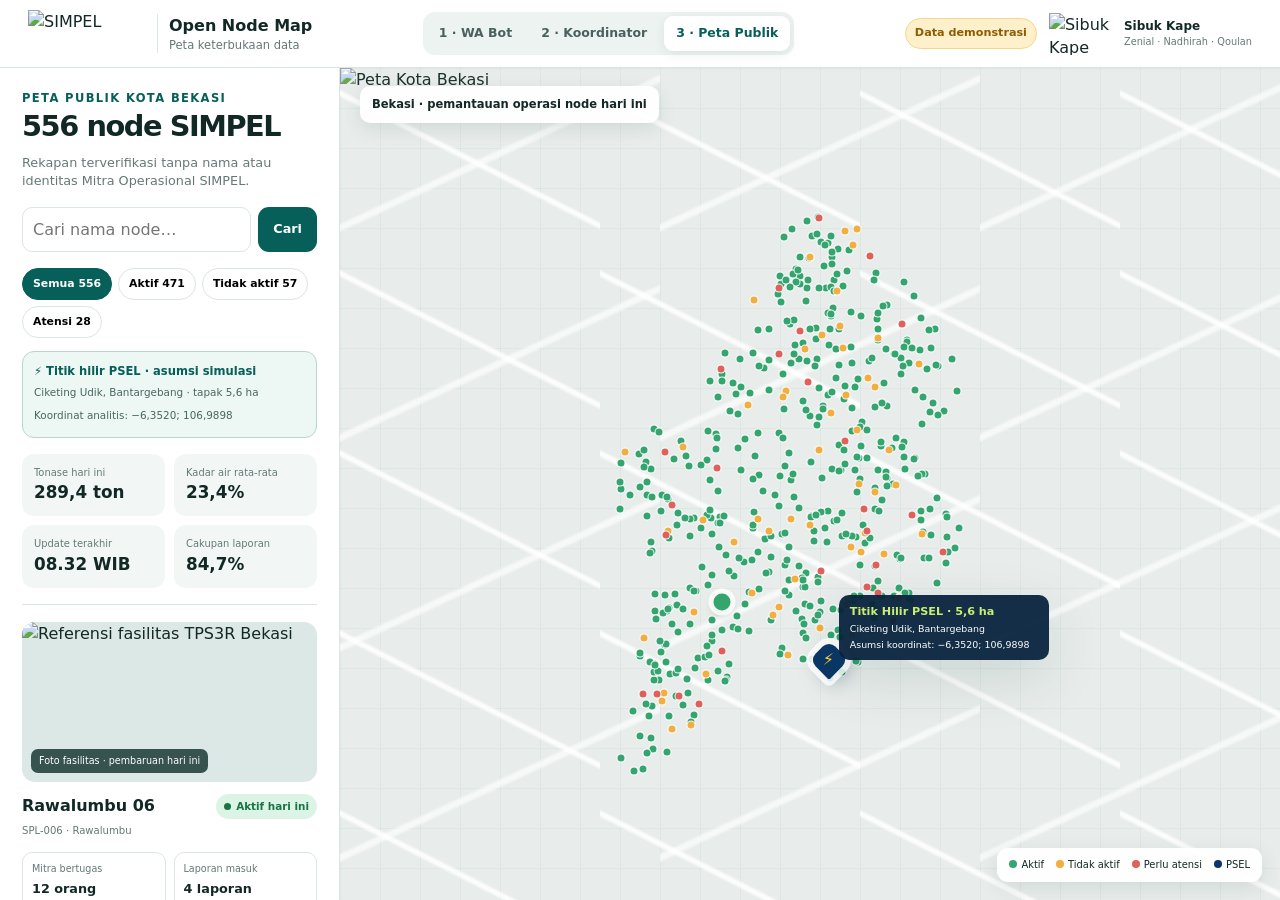
==== public-map.html @ 9cb6ab69 "yes yes" ====
<!doctype html><html lang="id"><head><meta charset="utf-8"><meta name="viewport" content="width=device-width,initial-scale=1"><title>Peta Publik SIMPEL — 556 Node</title><meta name="description" content="Peta publik interaktif 556 node SIMPEL Kota Bekasi dengan status aktivitas, tonase, dan kadar air."><link rel="stylesheet" href="styles.css"></head><body>
<header class="appbar"><a class="brand" href="index.html"><img class="simpel-mark" src="assets/simpel-logo.png" alt="SIMPEL"><div class="brand-copy"><b>Open Node Map</b><small>Peta keterbukaan data</small></div></a><nav class="switcher"><a href="index.html">1 · WA Bot</a><a href="coordinator.html">2 · Koordinator</a><a class="active" href="public-map.html">3 · Peta Publik</a></nav><div class="top-right"><span class="demo-tag">Data demonstrasi</span><div class="team-signature"><img class="team-logo" src="assets/sibuk-kape.png" alt="Sibuk Kape"><div><b>Sibuk Kape</b><small>Zenial · Nadhirah · Qoulan</small></div></div></div></header>
<main class="map-page"><aside class="map-panel"><div class="eyebrow">Peta Publik Kota Bekasi</div><h1>556 node SIMPEL</h1><p class="sub" style="font-size:.8rem">Rekapan terverifikasi tanpa nama atau identitas Mitra Operasional SIMPEL.</p><div class="map-search"><input id="mapSearch" placeholder="Cari nama node…"><button class="btn primary" id="findBtn">Cari</button></div><div class="map-filter"><button class="active" data-filter="all">Semua 556</button><button data-filter="active">Aktif 471</button><button data-filter="idle">Tidak aktif 57</button><button data-filter="issue">Atensi 28</button></div><div class="psel-card"><b>⚡ Titik hilir PSEL · asumsi simulasi</b><span>Ciketing Udik, Bantargebang · tapak 5,6 ha<br>Koordinat analitis: −6,3520; 106,9898</span></div><div class="public-stats"><div class="public-stat"><span>Tonase hari ini</span><b>289,4 ton</b></div><div class="public-stat"><span>Kadar air rata-rata</span><b>23,4%</b></div><div class="public-stat"><span>Update terakhir</span><b>08.32 WIB</b></div><div class="public-stat"><span>Cakupan laporan</span><b>84,7%</b></div></div><section class="node-card"><div class="node-image"><img id="nodePhoto" src="https://mediaindonesia.gumlet.io/news/2021/11/8fda7258aaf0b89099816fdd2b060f55.jpg?dpr=2.6&w=720" alt="Referensi fasilitas TPS3R Bekasi"><span class="photo-label">Foto fasilitas · pembaruan hari ini</span></div><div class="node-title"><div><h2 id="nodeName">Rawalumbu 03</h2><small id="nodeCode">SPL-001 · Rawalumbu</small></div><span class="pill green" id="nodeStatus"><i class="dot"></i>Aktif hari ini</span></div><div class="node-facts"><div class="fact"><span>Mitra bertugas</span><b id="workers">8 orang</b></div><div class="fact"><span>Laporan masuk</span><b id="reports">5 laporan</b></div><div class="fact"><span>Tonase hari ini</span><b id="tonnage">2,8 ton</b></div><div class="fact"><span>Kadar air terakhir</span><b id="water">19,0%</b></div><div class="fact"><span>Material dominan</span><b id="mat">RDF / PSEL</b></div><div class="fact"><span>Pembaruan</span><b id="updated">08.21 WIB</b></div></div><div class="privacy-note">Foto digunakan sebagai referensi visual fasilitas. Seluruh angka, nama node, dan aktivitas pada prototipe ini merupakan data asumsi untuk demonstrasi.</div></section></aside>
<section class="map-canvas" id="mapCanvas" aria-label="Peta interaktif 556 node SIMPEL"><img class="map-base" src="assets/bekasi-map.png" alt="Peta Kota Bekasi"><div class="map-title">Bekasi · pemantauan operasi node hari ini</div><div class="psel-marker" aria-label="Titik hilir PSEL Kota Bekasi"><div class="psel-core"><span>⚡</span></div><div class="psel-label"><b>Titik Hilir PSEL · 5,6 ha</b><small>Ciketing Udik, Bantargebang</small><small>Asumsi koordinat: −6,3520; 106,9898</small></div></div><div class="legend"><span><i style="background:#35a56f"></i>Aktif</span><span><i style="background:#f2ae40"></i>Tidak aktif</span><span><i style="background:#de625b"></i>Perlu atensi</span><span><i style="background:#0b3768"></i>PSEL</span></div><div class="map-tooltip" id="tooltip"></div></section></main>
<script>
const areas=['Bekasi Utara','Medan Satria','Bekasi Barat','Bekasi Timur','Bekasi Selatan','Rawalumbu','Pondok Gede','Jatiasih','Jatisampurna','Pondok Melati','Mustika Jaya','Bantargebang'];const materials=['RDF / PSEL','Daur ulang','Reusable','Organik'];const zones=[{x:37,y:20,rx:9,ry:8},{x:50,y:23,rx:10,ry:9},{x:34,y:39,rx:9,ry:11},{x:48,y:43,rx:11,ry:12},{x:34,y:61,rx:9,ry:13},{x:48,y:65,rx:11,ry:13},{x:41,y:82,rx:12,ry:7}];let seed=20260921;function rand(){seed=(seed*1664525+1013904223)%4294967296;return seed/4294967296}const nodes=[];for(let i=0;i<556;i++){const status=i<471?'active':i<528?'idle':'issue',area=areas[i%areas.length],zone=zones[i%zones.length];let x=zone.x+(rand()-.5)*2*zone.rx,y=zone.y+(rand()-.5)*2*zone.ry;nodes.push({id:i+1,name:`${area} ${String(1+(i%48)).padStart(2,'0')}`,code:'SPL-'+String(i+1).padStart(3,'0'),area,status,x,y,workers:status==='active'?3+Math.floor(rand()*10):status==='issue'?1+Math.floor(rand()*4):0,reports:status==='active'?2+Math.floor(rand()*7):status==='issue'?1:0,ton:status==='active'?(1+rand()*5.2).toFixed(1):status==='issue'?(rand()*1.4).toFixed(1):'0.0',water:status==='active'?(17+rand()*17).toFixed(1):status==='issue'?(35+rand()*14).toFixed(1):null,material:materials[i%materials.length],updated:status==='idle'?'Kemarin':`0${6+Math.floor(rand()*3)}:${String(Math.floor(rand()*60)).padStart(2,'0')} WIB`})}
const map=document.getElementById('mapCanvas'),tip=document.getElementById('tooltip'),nodeName=document.getElementById('nodeName'),nodeCode=document.getElementById('nodeCode'),nodeStatus=document.getElementById('nodeStatus'),workers=document.getElementById('workers'),reports=document.getElementById('reports'),tonnage=document.getElementById('tonnage'),water=document.getElementById('water'),mat=document.getElementById('mat'),updated=document.getElementById('updated'),mapSearch=document.getElementById('mapSearch'),findBtn=document.getElementById('findBtn');nodes.forEach(n=>{const p=document.createElement('button');p.className='pin '+n.status;p.style.left=n.x+'%';p.style.top=n.y+'%';p.dataset.id=n.id;p.setAttribute('aria-label',n.name);p.onmouseenter=()=>{tip.textContent=n.name+' · '+labelStatus(n.status);tip.style.left=Math.min(n.x+1,82)+'%';tip.style.top=Math.max(n.y-4,2)+'%';tip.classList.add('show')};p.onmouseleave=()=>tip.classList.remove('show');p.onclick=()=>selectNode(n,p);map.appendChild(p)});
function labelStatus(s){return s==='active'?'Aktif hari ini':s==='idle'?'Tidak aktif':'Perlu atensi'}function selectNode(n,p){document.querySelectorAll('.pin.selected').forEach(x=>x.classList.remove('selected'));p?.classList.add('selected');nodeName.textContent=n.name;nodeCode.textContent=n.code+' · '+n.area;const cl=n.status==='active'?'green':n.status==='idle'?'amber':'red';nodeStatus.className='pill '+cl;nodeStatus.innerHTML='<i class="dot"></i>'+labelStatus(n.status);workers.textContent=n.workers+' orang';reports.textContent=n.reports+' laporan';tonnage.textContent=String(n.ton).replace('.',',')+' ton';water.textContent=n.water?String(n.water).replace('.',',')+'%':'Belum ada';mat.textContent=n.material;updated.textContent=n.updated;if(innerWidth<700)document.querySelector('.node-card').scrollIntoView({behavior:'smooth'})}
document.querySelectorAll('.map-filter button').forEach(b=>b.onclick=()=>{document.querySelectorAll('.map-filter button').forEach(x=>x.classList.remove('active'));b.classList.add('active');const f=b.dataset.filter;document.querySelectorAll('.pin').forEach((p,i)=>p.style.display=f==='all'||nodes[i].status===f?'block':'none')});findBtn.onclick=()=>{const q=mapSearch.value.toLowerCase().trim();const n=nodes.find(n=>n.name.toLowerCase().includes(q)||n.code.toLowerCase().includes(q));if(n){const p=document.querySelector(`.pin[data-id="${n.id}"]`);p.style.display='block';selectNode(n,p)}else{mapSearch.value='Node tidak ditemukan';setTimeout(()=>mapSearch.value='',1400)}};mapSearch.onkeydown=e=>{if(e.key==='Enter')findBtn.click()};selectNode(nodes[5],document.querySelector('.pin[data-id="6"]'));
</script>
<script>
(()=>{const boundary=[[48,8],[55,8],[55,14],[60,15],[63,21],[64,28],[66,30],[66,37],[62,41],[60,45],[63,47],[64,52],[66,54],[66,59],[64,65],[61,68],[59,69],[59,74],[56,77],[54,79],[52,81],[50,79],[47,78],[46,74],[44,73],[43,77],[42,81],[39,82],[38,88],[35,92],[33,95],[29,95],[30,90],[31,84],[32,76],[33,70],[32,62],[33,57],[30,55],[29,51],[29,46],[30,42],[39,40],[39,36],[40,30],[42,25],[44,20],[46,16]];function inside(x,y){let hit=false;for(let i=0,j=boundary.length-1;i<boundary.length;j=i++){const a=boundary[i],b=boundary[j];if((a[1]>y)!=(b[1]>y)&&x<(b[0]-a[0])*(y-a[1])/(b[1]-a[1])+a[0])hit=!hit}return hit}let citySeed=5562026;function cityRand(){citySeed=(citySeed*1664525+1013904223)%4294967296;return citySeed/4294967296}function point(){let x,y;do{x=29+cityRand()*37;y=8+cityRand()*87}while(!inside(x,y));return{x,y}}nodes.forEach(n=>Object.assign(n,point()));const psel=document.querySelector('.psel-marker');function project(x,y){const w=map.clientWidth,h=map.clientHeight,s=Math.min(w/1488,h/1015),mw=1488*s,mh=1015*s;return{x:(w-mw)/2+x/100*mw,y:(h-mh)/2+y/100*mh}}function place(el,x,y){const p=project(x,y);el.style.left=p.x+'px';el.style.top=p.y+'px'}function refresh(){document.querySelectorAll('.pin').forEach((el,i)=>place(el,nodes[i].x,nodes[i].y));place(psel,52,77.5)}document.querySelectorAll('.pin').forEach((el,i)=>{const n=nodes[i];el.onmouseenter=()=>{const p=project(n.x,n.y);tip.textContent=n.name+' · '+labelStatus(n.status);tip.style.left=Math.min(p.x+10,map.clientWidth-170)+'px';tip.style.top=Math.max(p.y-34,8)+'px';tip.classList.add('show')}});refresh();addEventListener('resize',refresh)})();
</script></body></html>
---- styles.css ----
:root{--ink:#122825;--muted:#647976;--paper:#f3f6f5;--white:#fff;--line:#dce6e3;--teal:#075f59;--teal2:#0d7b71;--dark:#0b2927;--mint:#daf2eb;--lime:#c9ef72;--green:#35a56f;--amber:#f2ae40;--red:#de625b;--blue:#3478f6;--shadow:0 18px 55px rgba(12,46,43,.12);--radius:18px}
*{box-sizing:border-box}html{font-size:16px}body{margin:0;font-family:Inter,ui-sans-serif,system-ui,-apple-system,"Segoe UI",sans-serif;color:var(--ink);background:var(--paper);line-height:1.45}button,input,select{font:inherit}button{cursor:pointer}button:focus-visible,input:focus-visible,select:focus-visible{outline:3px solid rgba(52,120,246,.27);outline-offset:2px}a{color:inherit;text-decoration:none}.appbar{height:68px;padding:0 28px;display:flex;align-items:center;justify-content:space-between;background:#fff;border-bottom:1px solid var(--line);position:sticky;top:0;z-index:50}.brand{display:flex;align-items:center;gap:11px}.logo{width:39px;height:39px;border-radius:12px;background:var(--teal);color:var(--lime);font-weight:900;display:grid;place-items:center}.brand b{display:block}.brand small{display:block;color:var(--muted);font-size:.72rem}.switcher{display:flex;gap:5px;padding:4px;background:#edf3f1;border-radius:12px}.switcher a{padding:8px 12px;border-radius:9px;font-size:.78rem;font-weight:750;color:#49605d}.switcher a:hover,.switcher a.active{background:#fff;color:var(--teal);box-shadow:0 3px 12px rgba(16,50,47,.08)}.demo-tag{font-size:.7rem;color:#8c5c00;background:#fff0cc;border:1px solid #f3d68c;padding:6px 9px;border-radius:99px;font-weight:800}.btn{border:0;border-radius:11px;padding:10px 15px;font-weight:800;font-size:.8rem;display:inline-flex;align-items:center;justify-content:center;gap:7px}.btn.primary{background:var(--teal);color:white}.btn.secondary{background:#e3efec;color:var(--teal)}.btn.ghost{background:#fff;border:1px solid var(--line);color:var(--ink)}.btn.lime{background:var(--lime);color:#173936}.btn.sm{padding:7px 10px;font-size:.7rem}.pill{display:inline-flex;align-items:center;gap:5px;padding:5px 8px;border-radius:99px;font-size:.65rem;font-weight:850}.pill.green{background:#dcf4e6;color:#197345}.pill.amber{background:#fff0d2;color:#936000}.pill.red{background:#fde8e6;color:#9d3934}.pill.blue{background:#e3ecff;color:#2d59af}.dot{width:7px;height:7px;border-radius:50%;background:currentColor}.card{background:#fff;border:1px solid var(--line);border-radius:var(--radius);box-shadow:0 7px 25px rgba(10,46,43,.05)}.sub{color:var(--muted)}
.wa-stage{min-height:calc(100vh - 68px);display:grid;grid-template-columns:minmax(320px,.8fr) minmax(360px,1.2fr);background:linear-gradient(125deg,#edf5f2 0 46%,#d9ebe6 46%)}.wa-guide{padding:48px clamp(24px,5vw,78px);display:flex;flex-direction:column;justify-content:center}.eyebrow{font-size:.72rem;letter-spacing:.12em;text-transform:uppercase;font-weight:900;color:var(--teal)}h1{font-size:clamp(2rem,4vw,3.7rem);line-height:1.05;letter-spacing:-.05em;margin:8px 0 15px}h2{margin:0;font-size:1.15rem}.wa-guide>p{max-width:520px;font-size:1rem;color:var(--muted)}.flow-steps{display:grid;gap:10px;margin:26px 0}.flow-step{display:grid;grid-template-columns:36px 1fr auto;align-items:center;gap:11px;padding:12px 14px;border:1px solid var(--line);border-radius:13px;background:rgba(255,255,255,.68);transition:.25s}.flow-step.current{border-color:#85bdb5;background:#fff;transform:translateX(8px);box-shadow:0 10px 25px rgba(7,95,89,.09)}.flow-step.done{opacity:.65}.flow-step .n{width:30px;height:30px;border-radius:50%;background:#e5efed;color:#617875;display:grid;place-items:center;font-weight:900;font-size:.72rem}.flow-step.current .n,.flow-step.done .n{background:var(--teal);color:#fff}.flow-step b{font-size:.8rem}.flow-step small{display:block;color:var(--muted);font-size:.68rem}.step-status{font-size:.65rem;color:var(--teal);font-weight:800}.guide-actions{display:flex;gap:9px;flex-wrap:wrap}.wa-phone-wrap{display:grid;place-items:center;padding:30px;position:relative;overflow:hidden}.wa-phone-wrap:before{content:"";position:absolute;width:520px;height:520px;border-radius:50%;border:90px solid rgba(7,95,89,.08)}.phone{width:min(430px,100%);height:min(760px,calc(100vh - 100px));min-height:620px;background:#e9e3db;border:10px solid #122421;border-radius:38px;box-shadow:0 35px 90px rgba(8,40,37,.28);overflow:hidden;display:flex;flex-direction:column;z-index:1}.wa-head{height:70px;background:#0d6a61;color:#fff;display:flex;align-items:center;padding:10px 15px;gap:11px}.wa-avatar{width:43px;height:43px;border-radius:50%;background:#19a492;display:grid;place-items:center;font-weight:900}.wa-head b{display:block}.wa-head span{font-size:.7rem;color:#cbe6e1}.wa-head .menu{margin-left:auto;font-size:1.3rem}.chat{flex:1;overflow:auto;padding:15px 12px 20px;background-color:#eee9e1;background-image:radial-gradient(rgba(20,90,81,.06) 1px,transparent 1px);background-size:18px 18px;scroll-behavior:smooth}.day{text-align:center;margin:2px 0 12px}.day span{font-size:.65rem;background:#e5f0f4;padding:5px 9px;border-radius:7px;color:#60716f}.bubble{max-width:84%;padding:9px 11px 7px;margin:7px 0;border-radius:10px;background:#fff;box-shadow:0 1px 2px rgba(0,0,0,.08);font-size:.82rem;opacity:0;transform:translateY(8px);animation:pop .28s forwards}.bubble.bot{border-top-left-radius:2px}.bubble.user{margin-left:auto;background:#d9fdd3;border-top-right-radius:2px}.bubble .time{display:block;text-align:right;font-size:.58rem;color:#81908e;margin-top:4px}.bubble strong{color:#075f59}.typing{width:60px;padding:12px!important}.typing i{display:inline-block;width:6px;height:6px;border-radius:50%;background:#83918f;margin:0 2px;animation:typing 1s infinite}.typing i:nth-child(2){animation-delay:.16s}.typing i:nth-child(3){animation-delay:.32s}.quick{display:flex;flex-wrap:wrap;gap:6px;margin:7px 0;opacity:0;animation:pop .28s forwards}.quick button{border:1px solid #99c8c0;background:#fff;color:#0a6f65;border-radius:18px;padding:7px 10px;font-size:.72rem;font-weight:800}.quick button:hover{background:#e3f5f1}.wa-input{height:60px;padding:8px 10px;background:#f0ece7;display:flex;gap:8px;align-items:center}.wa-input input{flex:1;border:0;background:#fff;border-radius:24px;padding:10px 14px;font-size:.78rem}.send{width:40px;height:40px;border:0;border-radius:50%;background:#139b8c;color:white;font-size:1rem}.receipt{border-left:4px solid var(--lime);background:#f7fff0;padding:9px;border-radius:8px;margin-top:7px}.receipt div{display:flex;justify-content:space-between;font-size:.7rem;padding:2px 0}.pipeline-float{position:absolute;right:4%;bottom:8%;z-index:2;background:#fff;border-radius:13px;padding:11px 14px;box-shadow:var(--shadow);font-size:.68rem;font-weight:800}.pipeline-float span{color:var(--green)}@keyframes pop{to{opacity:1;transform:translateY(0)}}@keyframes typing{0%,60%,100%{transform:translateY(0)}30%{transform:translateY(-4px)}}
.admin{min-height:calc(100vh - 68px);display:grid;grid-template-columns:222px 1fr}.side{background:var(--dark);color:#dcebe8;padding:24px 14px;display:flex;flex-direction:column}.side-title{font-size:.65rem;text-transform:uppercase;letter-spacing:.12em;color:#86a5a0;padding:0 12px 10px}.side button{border:0;background:transparent;color:#c7d9d6;text-align:left;padding:11px 12px;border-radius:10px;font-size:.78rem}.side button.active,.side button:hover{background:#174a46;color:#fff}.sync-card{margin-top:auto;padding:13px;border-radius:12px;border:1px solid rgba(255,255,255,.1);background:rgba(255,255,255,.04);font-size:.7rem}.sync-card b{display:block;color:#fff;margin-bottom:4px}.admin-main{padding:26px;min-width:0}.headrow{display:flex;justify-content:space-between;gap:20px;align-items:flex-start;margin-bottom:20px}.headrow h1{font-size:2rem;margin:4px 0}.head-actions{display:flex;gap:8px}.kpis{display:grid;grid-template-columns:repeat(4,1fr);gap:13px}.kpi{padding:17px}.kpi span{font-size:.7rem;color:var(--muted);font-weight:700}.kpi strong{display:block;font-size:1.65rem;letter-spacing:-.04em;margin:4px 0}.kpi small{font-size:.65rem;color:var(--muted)}.up{color:#198755!important;font-weight:800}.admin-grid{display:grid;grid-template-columns:minmax(0,1.35fr) minmax(290px,.65fr);gap:16px;margin-top:16px}.card-head{padding:16px 18px;display:flex;align-items:center;justify-content:space-between;gap:12px;border-bottom:1px solid var(--line)}.card-body{padding:17px 18px}.flowline{display:grid;grid-template-columns:1fr 32px 1fr 32px 1fr;align-items:center;gap:5px}.flowbox{padding:13px;border-radius:12px;background:#f0f6f4;text-align:center}.flowbox b{font-size:.75rem;display:block}.flowbox small{font-size:.62rem;color:var(--muted)}.arrow{text-align:center;color:#7a918d}.share-list{display:grid;gap:9px}.share{display:grid;grid-template-columns:39px 1fr auto;align-items:center;gap:10px;border:1px solid var(--line);padding:10px;border-radius:12px}.share-icon{width:37px;height:37px;border-radius:10px;background:#e4f1ee;color:var(--teal);display:grid;place-items:center;font-size:.7rem;font-weight:900}.share b{font-size:.75rem;display:block}.share small{font-size:.63rem;color:var(--muted)}.toggle{width:38px;height:22px;border-radius:99px;background:#c9d5d2;border:0;position:relative;padding:0}.toggle:after{content:"";width:16px;height:16px;background:#fff;border-radius:50%;position:absolute;top:3px;left:3px;box-shadow:0 1px 4px rgba(0,0,0,.2);transition:.2s}.toggle.on{background:var(--teal)}.toggle.on:after{left:19px}.toolbar{display:flex;gap:7px}.toolbar input,.toolbar select{border:1px solid var(--line);background:#fff;border-radius:9px;padding:8px 10px;font-size:.72rem}.table-card{margin-top:16px;overflow:hidden}.table-wrap{overflow:auto}.data-table{width:100%;border-collapse:collapse;min-width:860px}.data-table th{text-align:left;padding:10px 14px;background:#f7f9f8;color:#6b807d;font-size:.63rem;letter-spacing:.07em;text-transform:uppercase;border-bottom:1px solid var(--line)}.data-table td{padding:12px 14px;border-bottom:1px solid #edf2f0;font-size:.72rem}.data-table tr:hover td{background:#f8fbfa}.node-name{font-weight:850}.node-code{display:block;font-size:.6rem;color:var(--muted)}.moist{font-weight:850}.moist.good{color:#198755}.moist.mid{color:#9a6500}.moist.bad{color:#ad3d37}.detail-drawer{position:fixed;right:0;top:68px;bottom:0;width:min(410px,92vw);background:#fff;box-shadow:-20px 0 55px rgba(8,42,39,.18);z-index:70;transform:translateX(102%);transition:.3s;padding:22px;overflow:auto}.detail-drawer.show{transform:translateX(0)}.close{float:right;width:34px;height:34px;border-radius:50%;border:1px solid var(--line);background:white}.detail-photo{height:180px;border-radius:14px;overflow:hidden;margin:18px 0;background:#d9e5e2;position:relative}.detail-photo img{width:100%;height:100%;object-fit:cover}.detail-list{display:grid;gap:10px}.detail-line{display:flex;justify-content:space-between;gap:20px;border-bottom:1px solid #edf2f0;padding-bottom:9px;font-size:.74rem}.detail-line span{color:var(--muted)}
.map-page{height:calc(100vh - 68px);display:grid;grid-template-columns:340px 1fr;overflow:hidden}.map-panel{background:#fff;border-right:1px solid var(--line);padding:22px;overflow:auto;z-index:10}.map-panel h1{font-size:1.8rem;margin:4px 0 8px}.map-search{display:flex;gap:7px;margin:16px 0}.map-search input{flex:1;border:1px solid var(--line);border-radius:10px;padding:10px}.map-filter{display:flex;gap:6px;flex-wrap:wrap}.map-filter button{border:1px solid var(--line);background:white;border-radius:99px;padding:7px 10px;font-size:.68rem;font-weight:800}.map-filter button.active{background:var(--teal);color:#fff;border-color:var(--teal)}.public-stats{display:grid;grid-template-columns:1fr 1fr;gap:9px;margin:16px 0}.public-stat{padding:12px;border-radius:12px;background:#f2f7f5}.public-stat span{font-size:.62rem;color:var(--muted);display:block}.public-stat b{font-size:1.05rem}.node-card{border-top:1px solid var(--line);padding-top:17px}.node-image{height:160px;border-radius:13px;overflow:hidden;background:#dce8e5;position:relative}.node-image img{width:100%;height:100%;object-fit:cover}.photo-label{position:absolute;left:9px;bottom:9px;background:rgba(10,42,39,.78);color:white;padding:5px 8px;border-radius:7px;font-size:.6rem}.node-title{display:flex;justify-content:space-between;gap:10px;align-items:flex-start;margin:12px 0}.node-title h2{font-size:1rem}.node-title small{font-size:.63rem;color:var(--muted)}.node-facts{display:grid;grid-template-columns:1fr 1fr;gap:8px}.fact{border:1px solid var(--line);border-radius:10px;padding:9px}.fact span{font-size:.6rem;color:var(--muted);display:block}.fact b{font-size:.8rem}.privacy-note{font-size:.62rem;color:var(--muted);margin-top:12px;background:#f6f8f7;padding:9px;border-radius:8px}.map-canvas{position:relative;overflow:hidden;background:#dce9e5}.map-canvas:before{content:"";position:absolute;inset:0;background:linear-gradient(27deg,transparent 48%,rgba(255,255,255,.85) 49% 50%,transparent 51%),linear-gradient(155deg,transparent 43%,rgba(255,255,255,.7) 44% 45%,transparent 46%),linear-gradient(90deg,rgba(39,106,96,.05) 1px,transparent 1px),linear-gradient(rgba(39,106,96,.05) 1px,transparent 1px);background-size:260px 180px,320px 210px,40px 40px,40px 40px}.district{position:absolute;border:1px solid rgba(7,95,89,.18);background:rgba(255,255,255,.13);clip-path:polygon(16% 3%,82% 0,100% 38%,88% 88%,35% 100%,0 62%)}.district span{position:absolute;color:#66817c;font-weight:850;font-size:.7rem}.map-title{position:absolute;left:20px;top:18px;background:rgba(255,255,255,.92);padding:10px 12px;border-radius:10px;box-shadow:0 6px 18px rgba(12,48,44,.1);font-size:.72rem;font-weight:800;z-index:4}.legend{position:absolute;right:18px;bottom:18px;background:rgba(255,255,255,.94);border-radius:11px;padding:10px 12px;display:flex;gap:12px;font-size:.62rem;z-index:4;box-shadow:0 6px 20px rgba(12,48,44,.1)}.legend i{display:inline-block;width:8px;height:8px;border-radius:50%;margin-right:4px}.pin{position:absolute;width:7px;height:7px;border:0;border-radius:50%;padding:0;transform:translate(-50%,-50%);box-shadow:0 0 0 1px rgba(255,255,255,.9);transition:.15s;z-index:2}.pin.active{background:var(--green)}.pin.idle{background:var(--amber)}.pin.issue{background:var(--red)}.pin:hover,.pin.selected{width:17px;height:17px;z-index:5;box-shadow:0 0 0 5px rgba(255,255,255,.8),0 4px 10px rgba(0,0,0,.25)}.map-tooltip{position:absolute;display:none;background:#102f2c;color:#fff;padding:7px 9px;border-radius:8px;font-size:.62rem;z-index:7;pointer-events:none;white-space:nowrap}.map-tooltip.show{display:block}
@media(max-width:980px){.wa-stage{grid-template-columns:1fr}.wa-guide{padding:30px}.wa-phone-wrap{padding-top:0}.phone{height:680px}.pipeline-float{display:none}.admin{grid-template-columns:76px 1fr}.side button{font-size:0;text-align:center}.side button:before{content:"•";font-size:1rem}.side-title,.sync-card{display:none}.kpis{grid-template-columns:1fr 1fr}.admin-grid{grid-template-columns:1fr}.map-page{grid-template-columns:310px 1fr}}
@media(max-width:700px){.appbar{padding:0 13px}.brand small,.demo-tag{display:none}.switcher a{font-size:0;padding:8px 10px}.switcher a:nth-child(1):after{content:"WA";font-size:.7rem}.switcher a:nth-child(2):after{content:"Admin";font-size:.7rem}.switcher a:nth-child(3):after{content:"Peta";font-size:.7rem}.wa-phone-wrap{padding:0}.phone{width:100%;height:calc(100vh - 68px);min-height:620px;border:0;border-radius:0}.wa-guide{display:none}.admin{display:block}.side{display:none}.admin-main{padding:17px 12px}.headrow{display:block}.head-actions{margin-top:12px}.kpis{grid-template-columns:1fr 1fr}.flowline{grid-template-columns:1fr}.arrow{transform:rotate(90deg)}.map-page{display:block;height:auto;overflow:visible}.map-panel{min-height:calc(100vh - 68px);padding:18px}.map-canvas{height:72vh;min-height:600px}.node-card{margin-top:18px}}
@media print{.appbar,.side,.head-actions,.toolbar,.map-filter{display:none!important}.admin{display:block}.admin-main{padding:0}.map-page{display:block;height:auto}.map-canvas{height:600px}.card{box-shadow:none}}

/* Brand identity and stakeholder-ready refinements */
.simpel-mark{width:118px;height:47px;object-fit:contain;object-position:left center}.brand-copy{border-left:1px solid var(--line);padding-left:11px}.team-signature{display:flex;align-items:center;gap:9px}.team-logo{width:66px;height:42px;object-fit:contain}.team-signature b{display:block;font-size:.75rem}.team-signature small{display:block;font-size:.61rem;color:var(--muted);white-space:nowrap}.top-right{display:flex;align-items:center;gap:12px}.stakeholder-grid{display:grid;grid-template-columns:repeat(2,minmax(0,1fr));gap:12px}.stakeholder-card{border:1px solid var(--line);border-radius:15px;background:#fff;padding:15px;display:grid;grid-template-columns:58px 1fr;gap:13px}.partner-logo{width:56px;height:56px;border-radius:12px;background:#f2f6f5;display:grid;place-items:center;overflow:hidden;padding:7px}.partner-logo img{max-width:100%;max-height:100%;object-fit:contain}.partner-logo.ew{background:linear-gradient(145deg,#0b3768,#079d8b);color:#fff;font-size:1.12rem;font-weight:950;position:relative}.partner-logo.ew:after{content:'ϟ';position:absolute;right:5px;top:2px;color:#c9ef72}.stakeholder-card h3{font-size:.86rem;margin:0 0 2px}.stakeholder-card .scope{font-size:.66rem;color:var(--muted);margin-bottom:8px}.data-tags{display:flex;flex-wrap:wrap;gap:5px}.data-tags span{font-size:.6rem;padding:4px 7px;border-radius:7px;background:#eef5f3;color:#315752;font-weight:720}.access-row{grid-column:1/-1;border-top:1px solid #edf2f0;padding-top:9px;margin-top:2px;display:flex;align-items:center;justify-content:space-between;font-size:.64rem;color:var(--muted)}.epr-logos{display:flex;align-items:center;gap:9px;margin-top:7px}.epr-logos img{height:16px;max-width:66px;object-fit:contain}.map-base{position:absolute;inset:0;width:100%;height:100%;object-fit:cover;object-position:64% center;filter:saturate(.88) contrast(.96);z-index:0}.map-canvas:after{content:'';position:absolute;inset:0;background:rgba(220,233,229,.08);pointer-events:none;z-index:1}.pin{z-index:3}.map-title,.legend{z-index:6}.psel-marker{position:absolute;left:57%;top:78%;z-index:8;transform:translate(-50%,-50%)}.psel-core{width:28px;height:28px;border-radius:9px 9px 9px 2px;background:#0b3768;color:#ffd22f;display:grid;place-items:center;font-size:1rem;transform:rotate(-45deg);box-shadow:0 0 0 6px rgba(255,255,255,.85),0 8px 18px rgba(8,37,67,.28)}.psel-core span{transform:rotate(45deg)}.psel-label{position:absolute;left:24px;bottom:14px;width:210px;background:rgba(8,35,61,.94);color:#fff;border-radius:10px;padding:9px 11px;box-shadow:var(--shadow)}.psel-label b{font-size:.7rem;display:block;color:#c9ef72}.psel-label small{font-size:.59rem;display:block;margin-top:2px}.psel-card{border:1px solid #b8d5d0;background:#edf7f4;border-radius:12px;padding:11px;margin:13px 0}.psel-card b{font-size:.72rem;color:var(--teal);display:block}.psel-card span{font-size:.65rem;color:#496660}.map-canvas .district{display:none}
@media(max-width:1120px){.team-signature small{display:none}.stakeholder-grid{grid-template-columns:1fr}}
@media(max-width:700px){.simpel-mark{width:82px;height:40px}.brand-copy,.team-signature{display:none}.top-right{gap:4px}.psel-label{width:175px;left:-165px;bottom:24px}.stakeholder-card{grid-template-columns:48px 1fr}.partner-logo{width:46px;height:46px}}

/* Coordinate-locked Bekasi boundary map */
.map-canvas{background:#e8eceb}.map-base{object-fit:contain;object-position:center;filter:saturate(.9) contrast(.98)}.map-canvas:after{background:rgba(220,233,229,.035)}.psel-marker{left:0;top:0}
@media(max-width:700px){.map-canvas{height:auto;min-height:0;aspect-ratio:1488/1015}}

/* System proof */
.proof-fab{position:fixed;left:28px;bottom:24px;z-index:60;background:#102f2c;color:#fff;padding:11px 15px;border-radius:11px;font-size:.75rem;font-weight:850;box-shadow:var(--shadow)}.proof-fab:hover{background:var(--teal)}.incentive-receipt .receipt-total{border-top:1px solid #bad9b0;margin-top:5px;padding-top:7px}.incentive-receipt .receipt-total b{color:#075f59;font-size:.8rem}
.proof-body{background:#071514;color:#e9f3f1;min-height:100vh}.proof-appbar{background:#0b211f;border-color:rgba(255,255,255,.1);color:#eef8f6}.proof-appbar .brand-copy{border-color:rgba(255,255,255,.15)}.proof-appbar .brand small,.proof-appbar .team-signature small{color:#91aaa6}.proof-appbar .switcher{background:#102b28}.proof-appbar .switcher a{color:#96b3ae}.proof-appbar .switcher a:hover,.proof-appbar .switcher a.active{background:#17443f;color:#d8ff8b}.proof-main{max-width:1480px;margin:auto;padding:42px 30px 70px}.proof-heading{display:flex;justify-content:space-between;align-items:end;gap:30px;margin-bottom:25px}.proof-heading h1{max-width:850px;font-size:clamp(2rem,3.5vw,3.35rem);margin-bottom:0}.proof-heading>p{max-width:310px;color:#8fa8a4;margin:0 0 8px}.proof-grid{display:grid;grid-template-columns:1.12fr .88fr;gap:18px}.proof-card{border:1px solid rgba(255,255,255,.11);border-radius:20px;background:linear-gradient(145deg,#0c211f,#091917);padding:22px;box-shadow:0 25px 70px rgba(0,0,0,.25)}.proof-card-head{display:flex;align-items:flex-start;gap:12px;margin-bottom:20px}.proof-card-head h2{font-size:1.05rem;color:#fff}.proof-card-head p{font-size:.73rem;color:#8fa8a4;margin:4px 0 0}.proof-num{font-size:.65rem;font-weight:900;color:#0c2724;background:#c9ef72;padding:5px 7px;border-radius:7px}.security-chip{margin-left:auto;color:#c9ef72;background:rgba(201,239,114,.09);border:1px solid rgba(201,239,114,.28);border-radius:99px;padding:6px 9px;font-size:.65rem;font-weight:850;white-space:nowrap}
.architecture-flow{display:grid;grid-template-columns:1fr 34px 1fr;grid-template-areas:'operator arrow bot' '. down1 .' '. server .' '. down2 .' '. dashboard .';align-items:center;gap:8px}.arch-node{border:1px solid rgba(255,255,255,.13);border-radius:14px;background:#102a27;padding:13px;text-align:center;min-height:90px;display:flex;flex-direction:column;justify-content:center;align-items:center}.arch-node:first-child{grid-area:operator}.arch-node.whatsapp{grid-area:bot}.arch-node.middleware{grid-area:server;background:#11332f;border-color:#2f6860}.arch-node.dashboard{grid-area:dashboard;background:#112a3b;border-color:#2b5772}.arch-node b{font-size:.78rem;margin-top:6px}.arch-node small{font-size:.63rem;color:#91aaa6}.arch-node em{font-size:.58rem;color:#b7d5d0;font-style:normal;margin-top:5px}.arch-icon{width:32px;height:32px;border-radius:9px;background:#1f4c46;color:#d8ff8b;display:grid;place-items:center;font-size:.65rem;font-weight:950}.arch-arrow{grid-area:arrow;text-align:center;color:#c9ef72;font-size:1.1rem}.arch-arrow.down{grid-area:down1}.arch-node.middleware+.arch-arrow{grid-area:down2}
.receipt-phone{max-width:370px;margin:auto;border:8px solid #132825;border-radius:28px;overflow:hidden;background:#e9e3db;color:#142523;box-shadow:0 20px 45px rgba(0,0,0,.35)}.receipt-phone-head{height:58px;background:#0d6a61;color:white;display:flex;align-items:center;gap:10px;padding:9px 12px}.receipt-phone-head>span{width:35px;height:35px;border-radius:50%;background:#18a391;display:grid;place-items:center;font-weight:900}.receipt-phone-head b,.receipt-phone-head small{display:block}.receipt-phone-head small{font-size:.62rem;color:#c4e5df}.receipt-chat{padding:15px 12px 16px;background-image:radial-gradient(rgba(20,90,81,.08) 1px,transparent 1px);background-size:16px 16px}.receipt-bubble{background:#fff;border-radius:4px 12px 12px 12px;padding:12px;font-size:.75rem;box-shadow:0 2px 5px rgba(0,0,0,.1)}.receipt-bubble strong{color:#075f59}.receipt-bubble dl{margin:9px 0 0}.receipt-bubble dl div{display:flex;justify-content:space-between;gap:12px;padding:4px 0}.receipt-bubble dt{color:#647976}.receipt-bubble dd{margin:0;font-weight:850;text-align:right}.receipt-bubble .grand{border-top:1px solid #d8e5e1;margin-top:4px;padding-top:8px}.receipt-bubble .grand dd{color:#075f59;font-size:.87rem}.receipt-actions{display:flex;gap:6px;margin-top:9px}.receipt-actions button{flex:1;border:1px solid #8bbdb5;background:#fff;color:#075f59;border-radius:99px;padding:7px;font-size:.65rem;font-weight:850}.formula-note{text-align:center;font-size:.68rem;color:#9eb5b1;margin-top:12px}.formula-note b{color:#d8ff8b}
.paper-wrap{display:grid;place-items:center;padding:5px 0}.paper-form{width:min(390px,100%);background:#f8f5ea;color:#182a27;padding:20px 22px;transform:rotate(-1deg);box-shadow:8px 13px 0 rgba(0,0,0,.16);border-radius:3px;font-family:ui-monospace,SFMono-Regular,Menlo,monospace}.paper-logo{display:flex;align-items:center;justify-content:space-between;gap:15px;border-bottom:2px solid #1c3733;padding-bottom:9px;margin-bottom:14px}.paper-logo img{width:85px;height:34px;object-fit:contain}.paper-logo span{font-size:.58rem;text-align:right;font-weight:900}.paper-form label{display:block;font-size:.64rem;color:#60716f;margin-top:10px}.paper-form label strong{display:block;color:#182a27;border-bottom:1px solid #899793;padding:4px 0;font-size:.75rem}.paper-row{display:grid;grid-template-columns:1fr 1fr;gap:18px}.paper-form fieldset{border:1px solid #899793;margin:14px 0 0;padding:9px}.paper-form legend{font-size:.64rem}.paper-form fieldset span{font-size:.68rem;margin-right:12px}.paper-form small{display:block;margin-top:13px;color:#60716f;font-size:.58rem}.offline-card blockquote{margin:18px 0 0;border-left:3px solid #c9ef72;padding-left:13px;color:#d4e5e2;font-size:.76rem}
.operator-id{max-width:470px;margin:10px auto 0;border-radius:22px;overflow:hidden;background:linear-gradient(145deg,#0d4e48,#092a36);border:1px solid #2b7168;box-shadow:0 24px 48px rgba(0,0,0,.32)}.id-top{height:63px;padding:10px 18px;background:#f7fbfa;display:flex;align-items:center;justify-content:space-between}.id-top img{width:125px;height:44px;object-fit:contain}.id-top span{font-size:.69rem;letter-spacing:.12em;color:#075f59;font-weight:950}.id-main{display:grid;grid-template-columns:82px 1fr;gap:16px;padding:20px}.id-photo{width:82px;height:96px;border-radius:14px;background:linear-gradient(145deg,#d8ff8b,#59b99f);color:#0a3530;display:grid;place-items:center;font-size:1.8rem;font-weight:950}.id-main h3{margin:0;font-size:1.25rem;color:#fff}.id-main p{font-size:.64rem;color:#9fc3bd;margin:2px 0 10px}.id-main dl{margin:0}.id-main dl div{display:grid;grid-template-columns:70px 1fr;padding:2px 0;font-size:.67rem}.id-main dt{color:#84aaa4}.id-main dd{margin:0;color:#e9f3f1;font-weight:800}.id-benefits{display:flex;flex-wrap:wrap;gap:6px;padding:0 20px 17px}.id-benefits span{background:rgba(255,255,255,.08);border:1px solid rgba(255,255,255,.1);border-radius:8px;padding:6px 8px;font-size:.62rem;color:#d8ff8b}.id-footer{border-top:1px solid rgba(255,255,255,.12);padding:11px 20px;display:flex;align-items:center;gap:9px}.id-footer span{font-size:.59rem;font-weight:950;letter-spacing:.09em;color:#d8ff8b}.id-footer i{height:1px;flex:1;background:rgba(255,255,255,.15)}.id-footer small{font-size:.55rem;color:#88aaa5}.impact-line{display:flex;align-items:center;justify-content:center;gap:10px;margin-top:16px;color:#93aaa6;font-size:.67rem;text-align:center}.impact-line b{color:#c9ef72;font-size:1rem}
@media(max-width:1050px){.proof-appbar .team-signature{display:none}.proof-grid{grid-template-columns:1fr}.proof-heading{display:block}.proof-heading>p{margin-top:10px}.architecture-card{order:2}.receipt-proof{order:1}.identity-card{order:3}.offline-card{order:4}}
@media(max-width:700px){.proof-appbar .switcher a:nth-child(4){display:none}.proof-main{padding:28px 14px 50px}.proof-card{padding:16px}.proof-card-head{flex-wrap:wrap}.security-chip{margin-left:0}.architecture-flow{grid-template-columns:1fr;grid-template-areas:'operator' 'arrow' 'bot' 'down1' 'server' 'down2' 'dashboard'}.arch-arrow{transform:rotate(90deg)}.arch-arrow.down{transform:none}.proof-fab{left:14px;bottom:14px}.id-main{grid-template-columns:64px 1fr;padding:16px}.id-photo{width:64px;height:78px}.id-main dl div{grid-template-columns:62px 1fr}}

/* Keep the security flow readable at presentation scale */
.architecture-flow{grid-template-areas:'operator arrow bot' '. down1 .' 'server server server' '. down2 .' 'dashboard dashboard dashboard'}.arch-node.middleware,.arch-node.dashboard{width:min(360px,100%);min-height:96px;justify-self:center}
@media(max-width:700px){.architecture-flow{grid-template-areas:'operator' 'arrow' 'bot' 'down1' 'server' 'down2' 'dashboard'}}
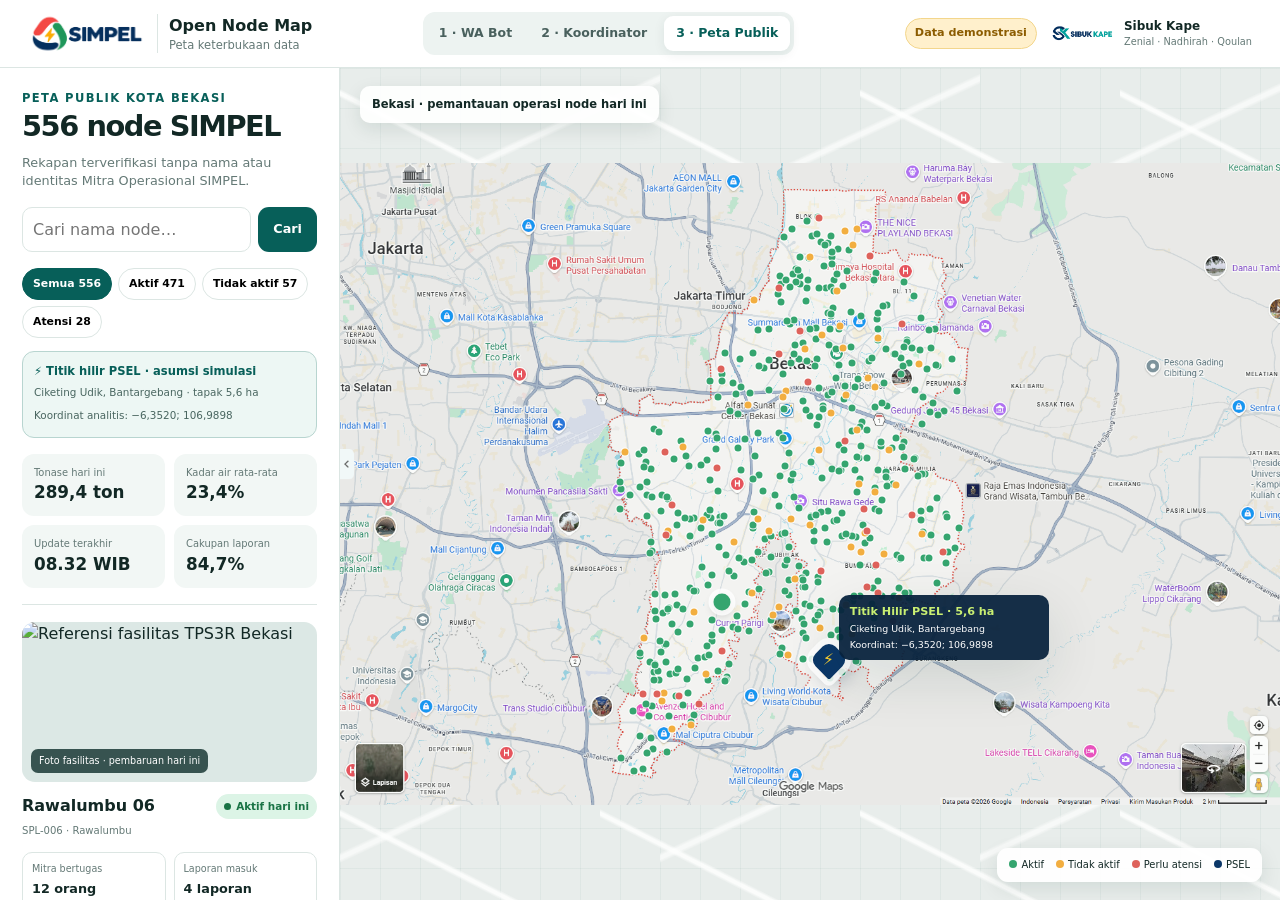
==== commit 9ff00b5d: "Update public-map.html" ====
--- a/public-map.html
+++ b/public-map.html
@@ -1,7 +1,7 @@
 <!doctype html><html lang="id"><head><meta charset="utf-8"><meta name="viewport" content="width=device-width,initial-scale=1"><title>Peta Publik SIMPEL — 556 Node</title><meta name="description" content="Peta publik interaktif 556 node SIMPEL Kota Bekasi dengan status aktivitas, tonase, dan kadar air."><link rel="stylesheet" href="styles.css"></head><body>
 <header class="appbar"><a class="brand" href="index.html"><img class="simpel-mark" src="assets/simpel-logo.png" alt="SIMPEL"><div class="brand-copy"><b>Open Node Map</b><small>Peta keterbukaan data</small></div></a><nav class="switcher"><a href="index.html">1 · WA Bot</a><a href="coordinator.html">2 · Koordinator</a><a class="active" href="public-map.html">3 · Peta Publik</a></nav><div class="top-right"><span class="demo-tag">Data demonstrasi</span><div class="team-signature"><img class="team-logo" src="assets/sibuk-kape.png" alt="Sibuk Kape"><div><b>Sibuk Kape</b><small>Zenial · Nadhirah · Qoulan</small></div></div></div></header>
 <main class="map-page"><aside class="map-panel"><div class="eyebrow">Peta Publik Kota Bekasi</div><h1>556 node SIMPEL</h1><p class="sub" style="font-size:.8rem">Rekapan terverifikasi tanpa nama atau identitas Mitra Operasional SIMPEL.</p><div class="map-search"><input id="mapSearch" placeholder="Cari nama node…"><button class="btn primary" id="findBtn">Cari</button></div><div class="map-filter"><button class="active" data-filter="all">Semua 556</button><button data-filter="active">Aktif 471</button><button data-filter="idle">Tidak aktif 57</button><button data-filter="issue">Atensi 28</button></div><div class="psel-card"><b>⚡ Titik hilir PSEL · asumsi simulasi</b><span>Ciketing Udik, Bantargebang · tapak 5,6 ha<br>Koordinat analitis: −6,3520; 106,9898</span></div><div class="public-stats"><div class="public-stat"><span>Tonase hari ini</span><b>289,4 ton</b></div><div class="public-stat"><span>Kadar air rata-rata</span><b>23,4%</b></div><div class="public-stat"><span>Update terakhir</span><b>08.32 WIB</b></div><div class="public-stat"><span>Cakupan laporan</span><b>84,7%</b></div></div><section class="node-card"><div class="node-image"><img id="nodePhoto" src="https://mediaindonesia.gumlet.io/news/2021/11/8fda7258aaf0b89099816fdd2b060f55.jpg?dpr=2.6&w=720" alt="Referensi fasilitas TPS3R Bekasi"><span class="photo-label">Foto fasilitas · pembaruan hari ini</span></div><div class="node-title"><div><h2 id="nodeName">Rawalumbu 03</h2><small id="nodeCode">SPL-001 · Rawalumbu</small></div><span class="pill green" id="nodeStatus"><i class="dot"></i>Aktif hari ini</span></div><div class="node-facts"><div class="fact"><span>Mitra bertugas</span><b id="workers">8 orang</b></div><div class="fact"><span>Laporan masuk</span><b id="reports">5 laporan</b></div><div class="fact"><span>Tonase hari ini</span><b id="tonnage">2,8 ton</b></div><div class="fact"><span>Kadar air terakhir</span><b id="water">19,0%</b></div><div class="fact"><span>Material dominan</span><b id="mat">RDF / PSEL</b></div><div class="fact"><span>Pembaruan</span><b id="updated">08.21 WIB</b></div></div><div class="privacy-note">Foto digunakan sebagai referensi visual fasilitas. Seluruh angka, nama node, dan aktivitas pada prototipe ini merupakan data asumsi untuk demonstrasi.</div></section></aside>
-<section class="map-canvas" id="mapCanvas" aria-label="Peta interaktif 556 node SIMPEL"><img class="map-base" src="assets/bekasi-map.png" alt="Peta Kota Bekasi"><div class="map-title">Bekasi · pemantauan operasi node hari ini</div><div class="psel-marker" aria-label="Titik hilir PSEL Kota Bekasi"><div class="psel-core"><span>⚡</span></div><div class="psel-label"><b>Titik Hilir PSEL · 5,6 ha</b><small>Ciketing Udik, Bantargebang</small><small>Asumsi koordinat: −6,3520; 106,9898</small></div></div><div class="legend"><span><i style="background:#35a56f"></i>Aktif</span><span><i style="background:#f2ae40"></i>Tidak aktif</span><span><i style="background:#de625b"></i>Perlu atensi</span><span><i style="background:#0b3768"></i>PSEL</span></div><div class="map-tooltip" id="tooltip"></div></section></main>
+<section class="map-canvas" id="mapCanvas" aria-label="Peta interaktif 556 node SIMPEL"><img class="map-base" src="assets/bekasi-map.png" alt="Peta Kota Bekasi"><div class="map-title">Bekasi · pemantauan operasi node hari ini</div><div class="psel-marker" aria-label="Titik hilir PSEL Kota Bekasi"><div class="psel-core"><span>⚡</span></div><div class="psel-label"><b>Titik Hilir PSEL · 5,6 ha</b><small>Ciketing Udik, Bantargebang</small><small>Koordinat: −6,3520; 106,9898</small></div></div><div class="legend"><span><i style="background:#35a56f"></i>Aktif</span><span><i style="background:#f2ae40"></i>Tidak aktif</span><span><i style="background:#de625b"></i>Perlu atensi</span><span><i style="background:#0b3768"></i>PSEL</span></div><div class="map-tooltip" id="tooltip"></div></section></main>
 <script>
 const areas=['Bekasi Utara','Medan Satria','Bekasi Barat','Bekasi Timur','Bekasi Selatan','Rawalumbu','Pondok Gede','Jatiasih','Jatisampurna','Pondok Melati','Mustika Jaya','Bantargebang'];const materials=['RDF / PSEL','Daur ulang','Reusable','Organik'];const zones=[{x:37,y:20,rx:9,ry:8},{x:50,y:23,rx:10,ry:9},{x:34,y:39,rx:9,ry:11},{x:48,y:43,rx:11,ry:12},{x:34,y:61,rx:9,ry:13},{x:48,y:65,rx:11,ry:13},{x:41,y:82,rx:12,ry:7}];let seed=20260921;function rand(){seed=(seed*1664525+1013904223)%4294967296;return seed/4294967296}const nodes=[];for(let i=0;i<556;i++){const status=i<471?'active':i<528?'idle':'issue',area=areas[i%areas.length],zone=zones[i%zones.length];let x=zone.x+(rand()-.5)*2*zone.rx,y=zone.y+(rand()-.5)*2*zone.ry;nodes.push({id:i+1,name:`${area} ${String(1+(i%48)).padStart(2,'0')}`,code:'SPL-'+String(i+1).padStart(3,'0'),area,status,x,y,workers:status==='active'?3+Math.floor(rand()*10):status==='issue'?1+Math.floor(rand()*4):0,reports:status==='active'?2+Math.floor(rand()*7):status==='issue'?1:0,ton:status==='active'?(1+rand()*5.2).toFixed(1):status==='issue'?(rand()*1.4).toFixed(1):'0.0',water:status==='active'?(17+rand()*17).toFixed(1):status==='issue'?(35+rand()*14).toFixed(1):null,material:materials[i%materials.length],updated:status==='idle'?'Kemarin':`0${6+Math.floor(rand()*3)}:${String(Math.floor(rand()*60)).padStart(2,'0')} WIB`})}
 const map=document.getElementById('mapCanvas'),tip=document.getElementById('tooltip'),nodeName=document.getElementById('nodeName'),nodeCode=document.getElementById('nodeCode'),nodeStatus=document.getElementById('nodeStatus'),workers=document.getElementById('workers'),reports=document.getElementById('reports'),tonnage=document.getElementById('tonnage'),water=document.getElementById('water'),mat=document.getElementById('mat'),updated=document.getElementById('updated'),mapSearch=document.getElementById('mapSearch'),findBtn=document.getElementById('findBtn');nodes.forEach(n=>{const p=document.createElement('button');p.className='pin '+n.status;p.style.left=n.x+'%';p.style.top=n.y+'%';p.dataset.id=n.id;p.setAttribute('aria-label',n.name);p.onmouseenter=()=>{tip.textContent=n.name+' · '+labelStatus(n.status);tip.style.left=Math.min(n.x+1,82)+'%';tip.style.top=Math.max(n.y-4,2)+'%';tip.classList.add('show')};p.onmouseleave=()=>tip.classList.remove('show');p.onclick=()=>selectNode(n,p);map.appendChild(p)});
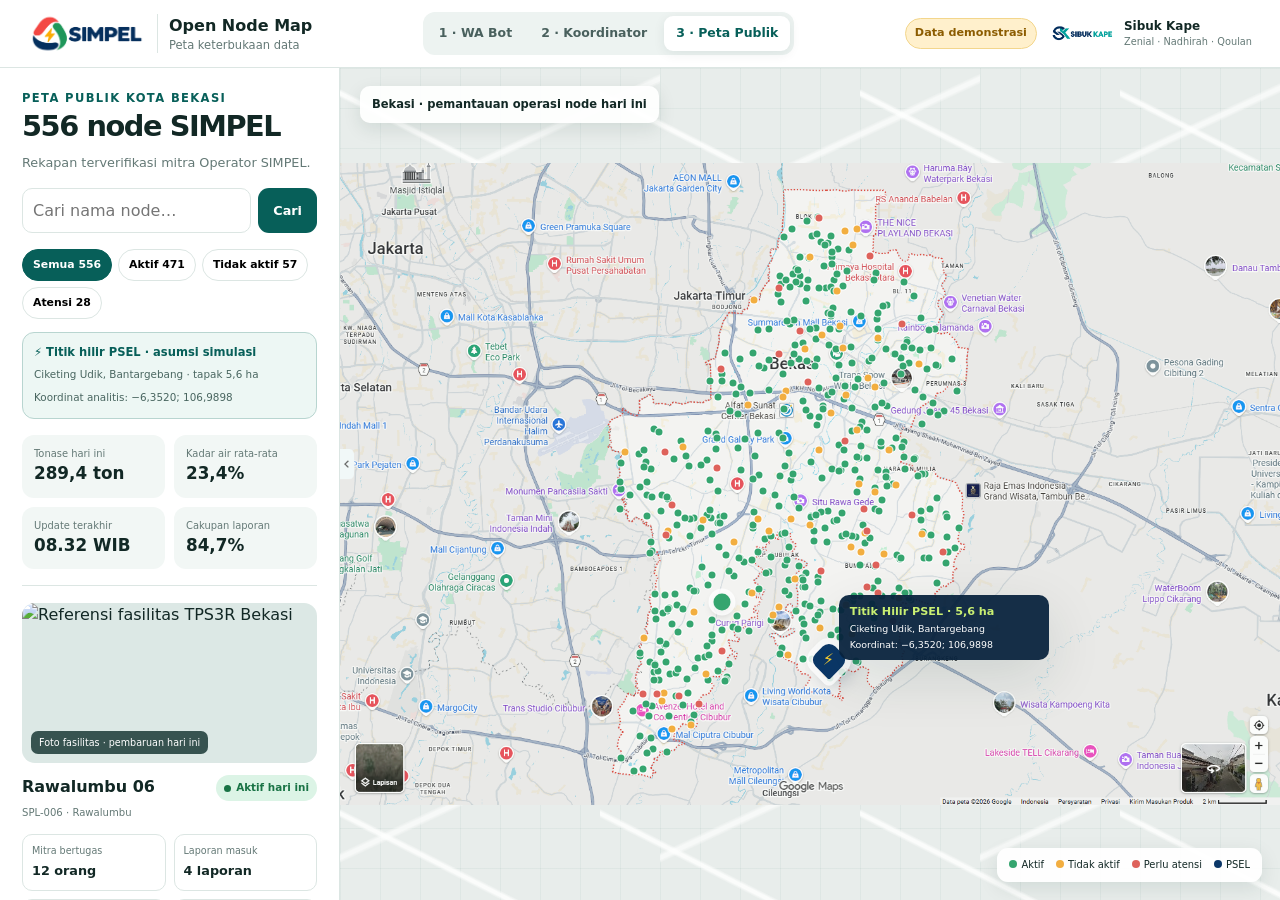
==== commit 6e714ccb: "Update public-map.html" ====
--- a/public-map.html
+++ b/public-map.html
@@ -1,6 +1,6 @@
 <!doctype html><html lang="id"><head><meta charset="utf-8"><meta name="viewport" content="width=device-width,initial-scale=1"><title>Peta Publik SIMPEL — 556 Node</title><meta name="description" content="Peta publik interaktif 556 node SIMPEL Kota Bekasi dengan status aktivitas, tonase, dan kadar air."><link rel="stylesheet" href="styles.css"></head><body>
 <header class="appbar"><a class="brand" href="index.html"><img class="simpel-mark" src="assets/simpel-logo.png" alt="SIMPEL"><div class="brand-copy"><b>Open Node Map</b><small>Peta keterbukaan data</small></div></a><nav class="switcher"><a href="index.html">1 · WA Bot</a><a href="coordinator.html">2 · Koordinator</a><a class="active" href="public-map.html">3 · Peta Publik</a></nav><div class="top-right"><span class="demo-tag">Data demonstrasi</span><div class="team-signature"><img class="team-logo" src="assets/sibuk-kape.png" alt="Sibuk Kape"><div><b>Sibuk Kape</b><small>Zenial · Nadhirah · Qoulan</small></div></div></div></header>
-<main class="map-page"><aside class="map-panel"><div class="eyebrow">Peta Publik Kota Bekasi</div><h1>556 node SIMPEL</h1><p class="sub" style="font-size:.8rem">Rekapan terverifikasi tanpa nama atau identitas Mitra Operasional SIMPEL.</p><div class="map-search"><input id="mapSearch" placeholder="Cari nama node…"><button class="btn primary" id="findBtn">Cari</button></div><div class="map-filter"><button class="active" data-filter="all">Semua 556</button><button data-filter="active">Aktif 471</button><button data-filter="idle">Tidak aktif 57</button><button data-filter="issue">Atensi 28</button></div><div class="psel-card"><b>⚡ Titik hilir PSEL · asumsi simulasi</b><span>Ciketing Udik, Bantargebang · tapak 5,6 ha<br>Koordinat analitis: −6,3520; 106,9898</span></div><div class="public-stats"><div class="public-stat"><span>Tonase hari ini</span><b>289,4 ton</b></div><div class="public-stat"><span>Kadar air rata-rata</span><b>23,4%</b></div><div class="public-stat"><span>Update terakhir</span><b>08.32 WIB</b></div><div class="public-stat"><span>Cakupan laporan</span><b>84,7%</b></div></div><section class="node-card"><div class="node-image"><img id="nodePhoto" src="https://mediaindonesia.gumlet.io/news/2021/11/8fda7258aaf0b89099816fdd2b060f55.jpg?dpr=2.6&w=720" alt="Referensi fasilitas TPS3R Bekasi"><span class="photo-label">Foto fasilitas · pembaruan hari ini</span></div><div class="node-title"><div><h2 id="nodeName">Rawalumbu 03</h2><small id="nodeCode">SPL-001 · Rawalumbu</small></div><span class="pill green" id="nodeStatus"><i class="dot"></i>Aktif hari ini</span></div><div class="node-facts"><div class="fact"><span>Mitra bertugas</span><b id="workers">8 orang</b></div><div class="fact"><span>Laporan masuk</span><b id="reports">5 laporan</b></div><div class="fact"><span>Tonase hari ini</span><b id="tonnage">2,8 ton</b></div><div class="fact"><span>Kadar air terakhir</span><b id="water">19,0%</b></div><div class="fact"><span>Material dominan</span><b id="mat">RDF / PSEL</b></div><div class="fact"><span>Pembaruan</span><b id="updated">08.21 WIB</b></div></div><div class="privacy-note">Foto digunakan sebagai referensi visual fasilitas. Seluruh angka, nama node, dan aktivitas pada prototipe ini merupakan data asumsi untuk demonstrasi.</div></section></aside>
+<main class="map-page"><aside class="map-panel"><div class="eyebrow">Peta Publik Kota Bekasi</div><h1>556 node SIMPEL</h1><p class="sub" style="font-size:.8rem">Rekapan terverifikasi mitra Operator SIMPEL.</p><div class="map-search"><input id="mapSearch" placeholder="Cari nama node…"><button class="btn primary" id="findBtn">Cari</button></div><div class="map-filter"><button class="active" data-filter="all">Semua 556</button><button data-filter="active">Aktif 471</button><button data-filter="idle">Tidak aktif 57</button><button data-filter="issue">Atensi 28</button></div><div class="psel-card"><b>⚡ Titik hilir PSEL · asumsi simulasi</b><span>Ciketing Udik, Bantargebang · tapak 5,6 ha<br>Koordinat analitis: −6,3520; 106,9898</span></div><div class="public-stats"><div class="public-stat"><span>Tonase hari ini</span><b>289,4 ton</b></div><div class="public-stat"><span>Kadar air rata-rata</span><b>23,4%</b></div><div class="public-stat"><span>Update terakhir</span><b>08.32 WIB</b></div><div class="public-stat"><span>Cakupan laporan</span><b>84,7%</b></div></div><section class="node-card"><div class="node-image"><img id="nodePhoto" src="https://mediaindonesia.gumlet.io/news/2021/11/8fda7258aaf0b89099816fdd2b060f55.jpg?dpr=2.6&w=720" alt="Referensi fasilitas TPS3R Bekasi"><span class="photo-label">Foto fasilitas · pembaruan hari ini</span></div><div class="node-title"><div><h2 id="nodeName">Rawalumbu 03</h2><small id="nodeCode">SPL-001 · Rawalumbu</small></div><span class="pill green" id="nodeStatus"><i class="dot"></i>Aktif hari ini</span></div><div class="node-facts"><div class="fact"><span>Mitra bertugas</span><b id="workers">8 orang</b></div><div class="fact"><span>Laporan masuk</span><b id="reports">5 laporan</b></div><div class="fact"><span>Tonase hari ini</span><b id="tonnage">2,8 ton</b></div><div class="fact"><span>Kadar air terakhir</span><b id="water">19,0%</b></div><div class="fact"><span>Material dominan</span><b id="mat">RDF / PSEL</b></div><div class="fact"><span>Pembaruan</span><b id="updated">08.21 WIB</b></div></div><div class="privacy-note">Foto digunakan sebagai referensi visual fasilitas. Seluruh angka, nama node, dan aktivitas pada prototipe ini merupakan data asumsi untuk demonstrasi.</div></section></aside>
 <section class="map-canvas" id="mapCanvas" aria-label="Peta interaktif 556 node SIMPEL"><img class="map-base" src="assets/bekasi-map.png" alt="Peta Kota Bekasi"><div class="map-title">Bekasi · pemantauan operasi node hari ini</div><div class="psel-marker" aria-label="Titik hilir PSEL Kota Bekasi"><div class="psel-core"><span>⚡</span></div><div class="psel-label"><b>Titik Hilir PSEL · 5,6 ha</b><small>Ciketing Udik, Bantargebang</small><small>Koordinat: −6,3520; 106,9898</small></div></div><div class="legend"><span><i style="background:#35a56f"></i>Aktif</span><span><i style="background:#f2ae40"></i>Tidak aktif</span><span><i style="background:#de625b"></i>Perlu atensi</span><span><i style="background:#0b3768"></i>PSEL</span></div><div class="map-tooltip" id="tooltip"></div></section></main>
 <script>
 const areas=['Bekasi Utara','Medan Satria','Bekasi Barat','Bekasi Timur','Bekasi Selatan','Rawalumbu','Pondok Gede','Jatiasih','Jatisampurna','Pondok Melati','Mustika Jaya','Bantargebang'];const materials=['RDF / PSEL','Daur ulang','Reusable','Organik'];const zones=[{x:37,y:20,rx:9,ry:8},{x:50,y:23,rx:10,ry:9},{x:34,y:39,rx:9,ry:11},{x:48,y:43,rx:11,ry:12},{x:34,y:61,rx:9,ry:13},{x:48,y:65,rx:11,ry:13},{x:41,y:82,rx:12,ry:7}];let seed=20260921;function rand(){seed=(seed*1664525+1013904223)%4294967296;return seed/4294967296}const nodes=[];for(let i=0;i<556;i++){const status=i<471?'active':i<528?'idle':'issue',area=areas[i%areas.length],zone=zones[i%zones.length];let x=zone.x+(rand()-.5)*2*zone.rx,y=zone.y+(rand()-.5)*2*zone.ry;nodes.push({id:i+1,name:`${area} ${String(1+(i%48)).padStart(2,'0')}`,code:'SPL-'+String(i+1).padStart(3,'0'),area,status,x,y,workers:status==='active'?3+Math.floor(rand()*10):status==='issue'?1+Math.floor(rand()*4):0,reports:status==='active'?2+Math.floor(rand()*7):status==='issue'?1:0,ton:status==='active'?(1+rand()*5.2).toFixed(1):status==='issue'?(rand()*1.4).toFixed(1):'0.0',water:status==='active'?(17+rand()*17).toFixed(1):status==='issue'?(35+rand()*14).toFixed(1):null,material:materials[i%materials.length],updated:status==='idle'?'Kemarin':`0${6+Math.floor(rand()*3)}:${String(Math.floor(rand()*60)).padStart(2,'0')} WIB`})}
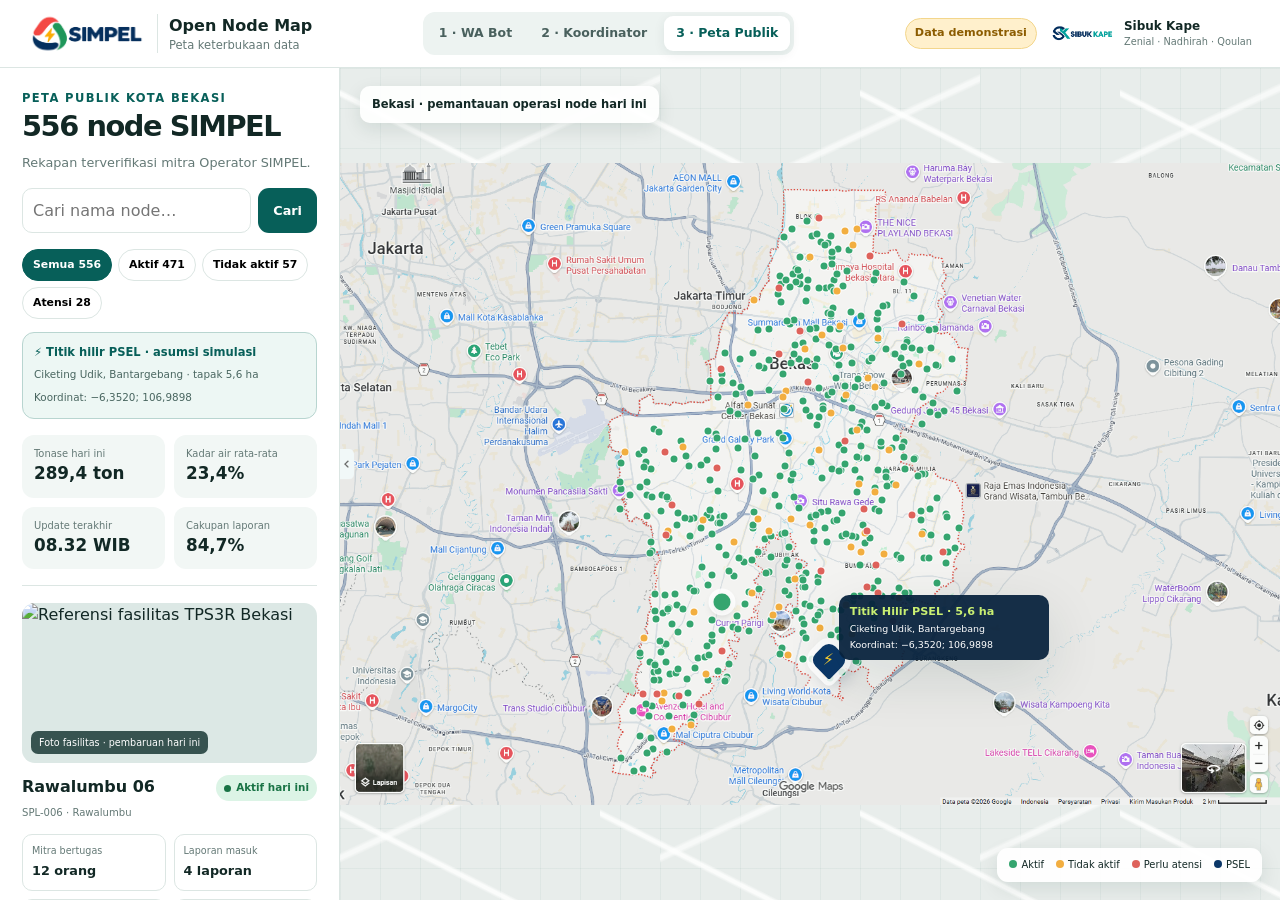
==== commit edd92010: "Update public-map.html" ====
--- a/public-map.html
+++ b/public-map.html
@@ -1,6 +1,6 @@
 <!doctype html><html lang="id"><head><meta charset="utf-8"><meta name="viewport" content="width=device-width,initial-scale=1"><title>Peta Publik SIMPEL — 556 Node</title><meta name="description" content="Peta publik interaktif 556 node SIMPEL Kota Bekasi dengan status aktivitas, tonase, dan kadar air."><link rel="stylesheet" href="styles.css"></head><body>
 <header class="appbar"><a class="brand" href="index.html"><img class="simpel-mark" src="assets/simpel-logo.png" alt="SIMPEL"><div class="brand-copy"><b>Open Node Map</b><small>Peta keterbukaan data</small></div></a><nav class="switcher"><a href="index.html">1 · WA Bot</a><a href="coordinator.html">2 · Koordinator</a><a class="active" href="public-map.html">3 · Peta Publik</a></nav><div class="top-right"><span class="demo-tag">Data demonstrasi</span><div class="team-signature"><img class="team-logo" src="assets/sibuk-kape.png" alt="Sibuk Kape"><div><b>Sibuk Kape</b><small>Zenial · Nadhirah · Qoulan</small></div></div></div></header>
-<main class="map-page"><aside class="map-panel"><div class="eyebrow">Peta Publik Kota Bekasi</div><h1>556 node SIMPEL</h1><p class="sub" style="font-size:.8rem">Rekapan terverifikasi mitra Operator SIMPEL.</p><div class="map-search"><input id="mapSearch" placeholder="Cari nama node…"><button class="btn primary" id="findBtn">Cari</button></div><div class="map-filter"><button class="active" data-filter="all">Semua 556</button><button data-filter="active">Aktif 471</button><button data-filter="idle">Tidak aktif 57</button><button data-filter="issue">Atensi 28</button></div><div class="psel-card"><b>⚡ Titik hilir PSEL · asumsi simulasi</b><span>Ciketing Udik, Bantargebang · tapak 5,6 ha<br>Koordinat analitis: −6,3520; 106,9898</span></div><div class="public-stats"><div class="public-stat"><span>Tonase hari ini</span><b>289,4 ton</b></div><div class="public-stat"><span>Kadar air rata-rata</span><b>23,4%</b></div><div class="public-stat"><span>Update terakhir</span><b>08.32 WIB</b></div><div class="public-stat"><span>Cakupan laporan</span><b>84,7%</b></div></div><section class="node-card"><div class="node-image"><img id="nodePhoto" src="https://mediaindonesia.gumlet.io/news/2021/11/8fda7258aaf0b89099816fdd2b060f55.jpg?dpr=2.6&w=720" alt="Referensi fasilitas TPS3R Bekasi"><span class="photo-label">Foto fasilitas · pembaruan hari ini</span></div><div class="node-title"><div><h2 id="nodeName">Rawalumbu 03</h2><small id="nodeCode">SPL-001 · Rawalumbu</small></div><span class="pill green" id="nodeStatus"><i class="dot"></i>Aktif hari ini</span></div><div class="node-facts"><div class="fact"><span>Mitra bertugas</span><b id="workers">8 orang</b></div><div class="fact"><span>Laporan masuk</span><b id="reports">5 laporan</b></div><div class="fact"><span>Tonase hari ini</span><b id="tonnage">2,8 ton</b></div><div class="fact"><span>Kadar air terakhir</span><b id="water">19,0%</b></div><div class="fact"><span>Material dominan</span><b id="mat">RDF / PSEL</b></div><div class="fact"><span>Pembaruan</span><b id="updated">08.21 WIB</b></div></div><div class="privacy-note">Foto digunakan sebagai referensi visual fasilitas. Seluruh angka, nama node, dan aktivitas pada prototipe ini merupakan data asumsi untuk demonstrasi.</div></section></aside>
+<main class="map-page"><aside class="map-panel"><div class="eyebrow">Peta Publik Kota Bekasi</div><h1>556 node SIMPEL</h1><p class="sub" style="font-size:.8rem">Rekapan terverifikasi mitra Operator SIMPEL.</p><div class="map-search"><input id="mapSearch" placeholder="Cari nama node…"><button class="btn primary" id="findBtn">Cari</button></div><div class="map-filter"><button class="active" data-filter="all">Semua 556</button><button data-filter="active">Aktif 471</button><button data-filter="idle">Tidak aktif 57</button><button data-filter="issue">Atensi 28</button></div><div class="psel-card"><b>⚡ Titik hilir PSEL · asumsi simulasi</b><span>Ciketing Udik, Bantargebang · tapak 5,6 ha<br>Koordinat: −6,3520; 106,9898</span></div><div class="public-stats"><div class="public-stat"><span>Tonase hari ini</span><b>289,4 ton</b></div><div class="public-stat"><span>Kadar air rata-rata</span><b>23,4%</b></div><div class="public-stat"><span>Update terakhir</span><b>08.32 WIB</b></div><div class="public-stat"><span>Cakupan laporan</span><b>84,7%</b></div></div><section class="node-card"><div class="node-image"><img id="nodePhoto" src="https://mediaindonesia.gumlet.io/news/2021/11/8fda7258aaf0b89099816fdd2b060f55.jpg?dpr=2.6&w=720" alt="Referensi fasilitas TPS3R Bekasi"><span class="photo-label">Foto fasilitas · pembaruan hari ini</span></div><div class="node-title"><div><h2 id="nodeName">Rawalumbu 03</h2><small id="nodeCode">SPL-001 · Rawalumbu</small></div><span class="pill green" id="nodeStatus"><i class="dot"></i>Aktif hari ini</span></div><div class="node-facts"><div class="fact"><span>Mitra bertugas</span><b id="workers">8 orang</b></div><div class="fact"><span>Laporan masuk</span><b id="reports">5 laporan</b></div><div class="fact"><span>Tonase hari ini</span><b id="tonnage">2,8 ton</b></div><div class="fact"><span>Kadar air terakhir</span><b id="water">19,0%</b></div><div class="fact"><span>Material dominan</span><b id="mat">RDF / PSEL</b></div><div class="fact"><span>Pembaruan</span><b id="updated">08.21 WIB</b></div></div><div class="privacy-note">Foto digunakan sebagai referensi visual fasilitas. Seluruh angka, nama node, dan aktivitas pada prototipe ini merupakan data asumsi untuk demonstrasi.</div></section></aside>
 <section class="map-canvas" id="mapCanvas" aria-label="Peta interaktif 556 node SIMPEL"><img class="map-base" src="assets/bekasi-map.png" alt="Peta Kota Bekasi"><div class="map-title">Bekasi · pemantauan operasi node hari ini</div><div class="psel-marker" aria-label="Titik hilir PSEL Kota Bekasi"><div class="psel-core"><span>⚡</span></div><div class="psel-label"><b>Titik Hilir PSEL · 5,6 ha</b><small>Ciketing Udik, Bantargebang</small><small>Koordinat: −6,3520; 106,9898</small></div></div><div class="legend"><span><i style="background:#35a56f"></i>Aktif</span><span><i style="background:#f2ae40"></i>Tidak aktif</span><span><i style="background:#de625b"></i>Perlu atensi</span><span><i style="background:#0b3768"></i>PSEL</span></div><div class="map-tooltip" id="tooltip"></div></section></main>
 <script>
 const areas=['Bekasi Utara','Medan Satria','Bekasi Barat','Bekasi Timur','Bekasi Selatan','Rawalumbu','Pondok Gede','Jatiasih','Jatisampurna','Pondok Melati','Mustika Jaya','Bantargebang'];const materials=['RDF / PSEL','Daur ulang','Reusable','Organik'];const zones=[{x:37,y:20,rx:9,ry:8},{x:50,y:23,rx:10,ry:9},{x:34,y:39,rx:9,ry:11},{x:48,y:43,rx:11,ry:12},{x:34,y:61,rx:9,ry:13},{x:48,y:65,rx:11,ry:13},{x:41,y:82,rx:12,ry:7}];let seed=20260921;function rand(){seed=(seed*1664525+1013904223)%4294967296;return seed/4294967296}const nodes=[];for(let i=0;i<556;i++){const status=i<471?'active':i<528?'idle':'issue',area=areas[i%areas.length],zone=zones[i%zones.length];let x=zone.x+(rand()-.5)*2*zone.rx,y=zone.y+(rand()-.5)*2*zone.ry;nodes.push({id:i+1,name:`${area} ${String(1+(i%48)).padStart(2,'0')}`,code:'SPL-'+String(i+1).padStart(3,'0'),area,status,x,y,workers:status==='active'?3+Math.floor(rand()*10):status==='issue'?1+Math.floor(rand()*4):0,reports:status==='active'?2+Math.floor(rand()*7):status==='issue'?1:0,ton:status==='active'?(1+rand()*5.2).toFixed(1):status==='issue'?(rand()*1.4).toFixed(1):'0.0',water:status==='active'?(17+rand()*17).toFixed(1):status==='issue'?(35+rand()*14).toFixed(1):null,material:materials[i%materials.length],updated:status==='idle'?'Kemarin':`0${6+Math.floor(rand()*3)}:${String(Math.floor(rand()*60)).padStart(2,'0')} WIB`})}
